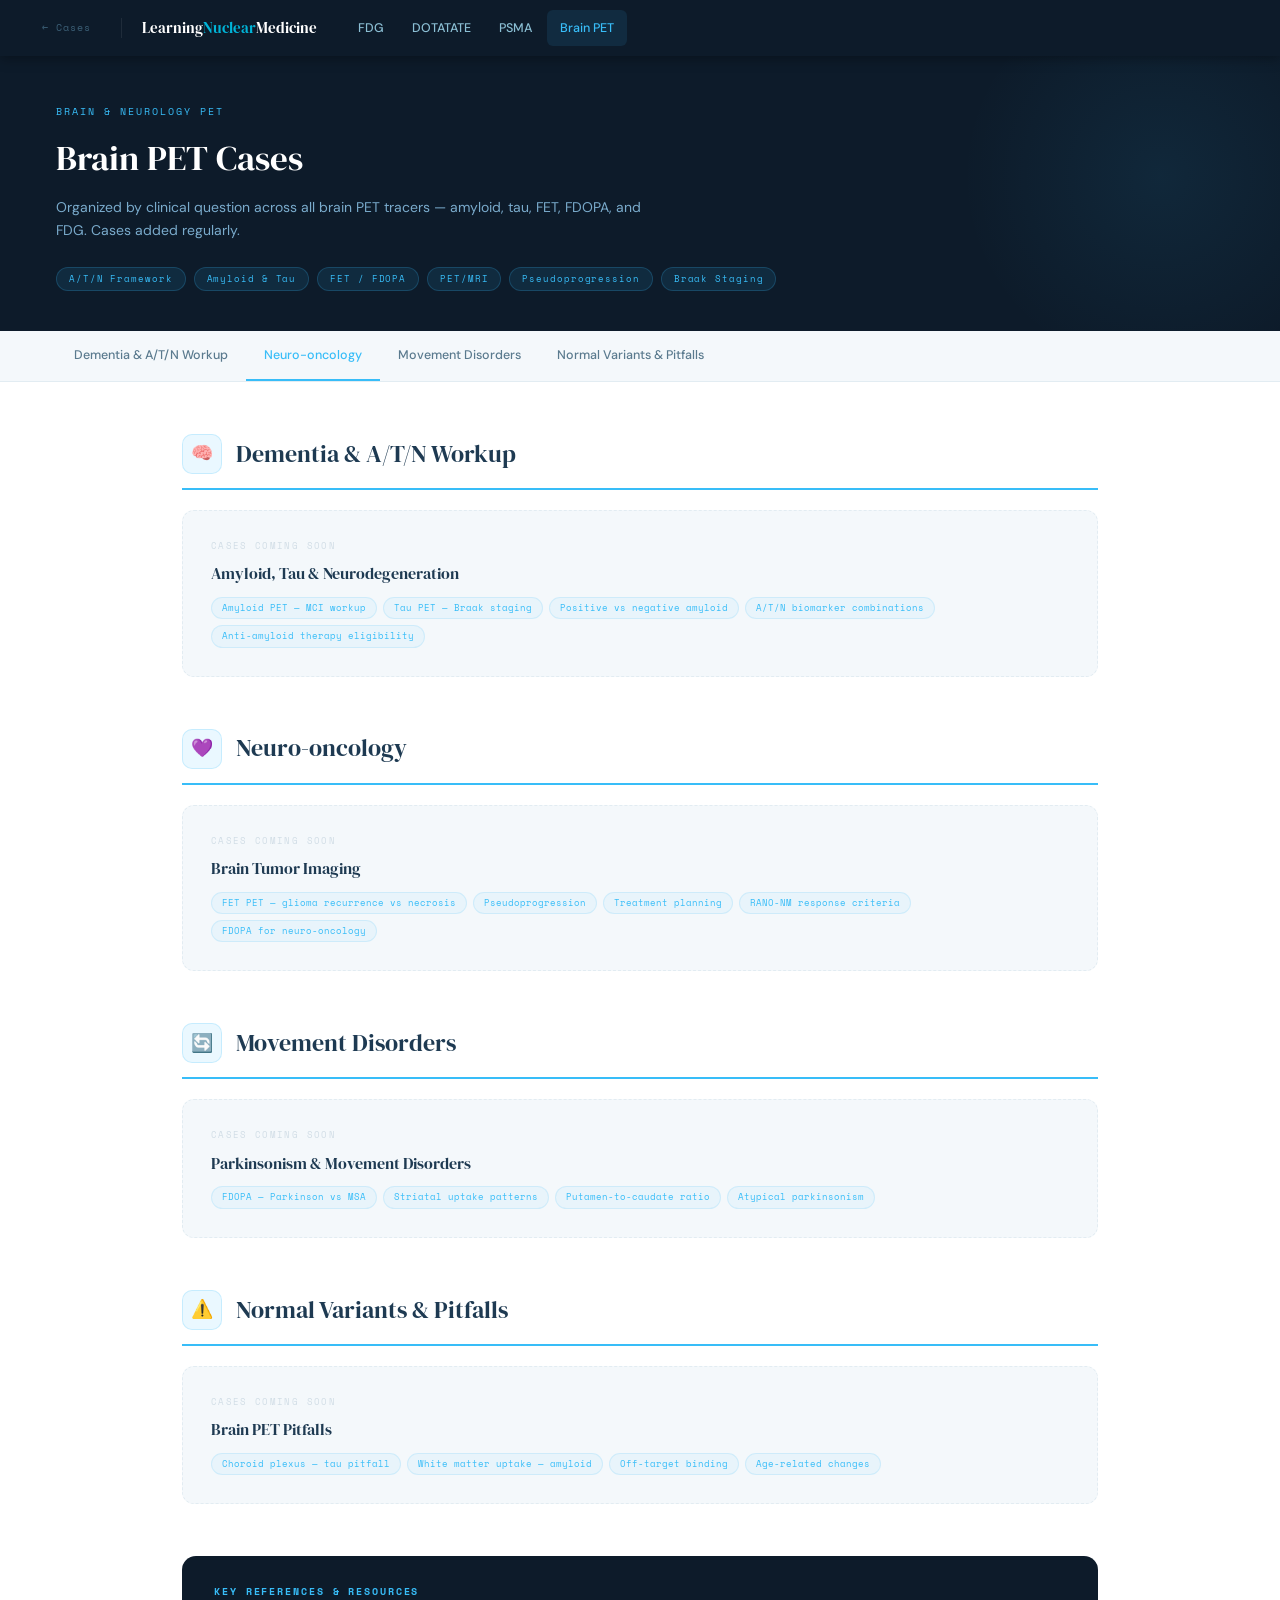
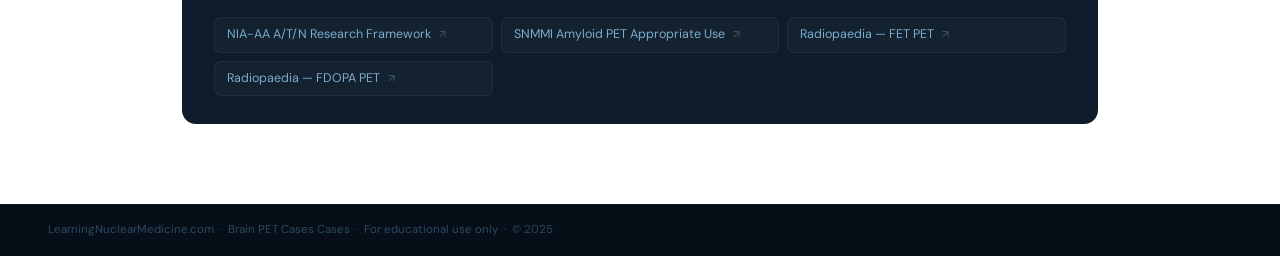
==== molecular/cases/brain.html @ b7104711 "new files" ====
<!DOCTYPE html>
<html lang="en">
<head>
<meta charset="UTF-8">
<meta name="viewport" content="width=device-width, initial-scale=1.0">
<title>Brain PET Cases | LearningNuclearMedicine.com</title>
<link href="https://fonts.googleapis.com/css2?family=DM+Serif+Display:ital@0;1&family=DM+Sans:ital,wght@0,300;0,400;0,500;0,600;1,300&family=Space+Mono:wght@400;700&display=swap" rel="stylesheet">
<style>
*,*::before,*::after{box-sizing:border-box;margin:0;padding:0}
:root{--navy:#0D1B2A;--accent:#38BDF8;--white:#FFFFFF;--off:#F4F8FB;--slate:#1E3A52;--mid:#5A7A8E;--light:#D1DDE6;--border:#E2ECF2}
body{font-family:'DM Sans',sans-serif;background:var(--white);color:var(--slate);font-size:15px;line-height:1.6}
.nav{background:var(--navy);padding:0 32px;display:flex;align-items:center;height:56px;position:sticky;top:0;z-index:200;box-shadow:0 2px 12px rgba(0,0,0,0.35)}
.nav-back{font-family:'Space Mono',monospace;font-size:10px;letter-spacing:0.1em;color:#3D6178;text-decoration:none;margin-right:20px;padding:6px 10px;border-radius:6px;transition:color 0.15s;white-space:nowrap}
.nav-back:hover{color:var(--accent)}
.nav-divider{width:1px;height:20px;background:rgba(255,255,255,0.08);margin-right:20px}
.nav-logo{font-family:'DM Serif Display',serif;font-size:15px;color:var(--white);text-decoration:none;margin-right:28px;white-space:nowrap}
.nav-logo span{color:#00B4D8}
.nav-links{display:flex;list-style:none;gap:2px}
.nav-links a{display:block;padding:8px 13px;font-size:12.5px;font-weight:500;color:#8BBFD4;text-decoration:none;border-radius:6px;white-space:nowrap;transition:background 0.15s,color 0.15s}
.nav-links a:hover{background:rgba(255,255,255,0.08);color:var(--white)}
.nav-links a.active{color:var(--accent);background:rgba(56,189,248,0.1)}
.hero{background:var(--navy);padding:48px 56px 40px;position:relative;overflow:hidden}
.hero::before{content:'';position:absolute;right:-80px;top:-80px;width:400px;height:400px;border-radius:50%;background:radial-gradient(circle,rgba(56,189,248,0.08) 0%,transparent 70%);pointer-events:none}
.hero-eyebrow{font-family:'Space Mono',monospace;font-size:10px;letter-spacing:0.2em;text-transform:uppercase;color:var(--accent);margin-bottom:10px}
.hero h1{font-family:'DM Serif Display',serif;font-size:2.2rem;color:var(--white);font-weight:400;margin-bottom:10px}
.hero-sub{font-size:14px;color:#7AABCC;max-width:600px;line-height:1.65;margin-bottom:24px}
.hero-tags{display:flex;flex-wrap:wrap;gap:8px}
.hero-tag{background:rgba(56,189,248,0.1);border:1px solid rgba(56,189,248,0.2);color:var(--accent);font-family:'Space Mono',monospace;font-size:9px;letter-spacing:0.1em;padding:4px 12px;border-radius:100px}
.jump-nav{background:var(--off);border-bottom:1px solid var(--border);padding:0 56px;display:flex;gap:0;overflow-x:auto;position:sticky;top:56px;z-index:100}
.jump-nav a{display:block;padding:14px 18px;font-size:12.5px;font-weight:500;color:var(--mid);text-decoration:none;white-space:nowrap;border-bottom:2px solid transparent;transition:color 0.15s,border-color 0.15s}
.jump-nav a:hover,.jump-nav a.active{color:var(--accent);border-color:var(--accent)}
.body-wrap{max-width:980px;margin:0 auto;padding:52px 32px 80px}
.disease-section{margin-bottom:52px}
.disease-header{display:flex;align-items:center;gap:14px;margin-bottom:20px;padding-bottom:14px;border-bottom:2px solid var(--accent)}
.disease-icon{width:40px;height:40px;border-radius:10px;background:rgba(56,189,248,0.1);border:1px solid rgba(56,189,248,0.2);display:flex;align-items:center;justify-content:center;font-size:18px;flex-shrink:0}
.disease-title{font-family:'DM Serif Display',serif;font-size:1.5rem;color:var(--slate);font-weight:400}
.coming-soon{background:var(--off);border:1.5px dashed var(--border);border-radius:12px;padding:28px}
.coming-label{font-family:'Space Mono',monospace;font-size:9px;letter-spacing:0.15em;text-transform:uppercase;color:var(--light);margin-bottom:8px}
.coming-soon-title{font-family:'DM Serif Display',serif;font-size:1rem;color:var(--slate);margin-bottom:10px}
.coming-soon-topics{display:flex;flex-wrap:wrap;gap:6px}
.topic-tag{font-family:'Space Mono',monospace;font-size:9px;padding:3px 10px;border-radius:100px;background:rgba(56,189,248,0.06);color:var(--accent);border:1px solid rgba(56,189,248,0.15)}
.resource-bank{background:var(--navy);border-radius:14px;padding:28px 32px;margin-top:48px}
.resource-bank h3{font-family:'Space Mono',monospace;font-size:9.5px;letter-spacing:0.2em;text-transform:uppercase;color:var(--accent);margin-bottom:18px}
.resource-grid{display:grid;grid-template-columns:repeat(auto-fill,minmax(240px,1fr));gap:8px}
.resource-link{display:flex;align-items:center;gap:8px;font-size:12.5px;color:#7AABCC;text-decoration:none;padding:8px 12px;border-radius:7px;background:rgba(255,255,255,0.03);border:1px solid rgba(255,255,255,0.05);transition:background 0.15s,color 0.15s;line-height:1.4}
.resource-link:hover{background:rgba(56,189,248,0.1);color:var(--accent)}
.resource-link span{opacity:0.4;font-size:11px}
.footer{background:#060e17;padding:16px 48px;font-size:11.5px;color:#2A4A62;border-top:1px solid #0d1b2a}
@media (max-width:700px){.hero{padding:36px 20px 32px}.jump-nav{padding:0 16px}.body-wrap{padding:36px 16px 60px}.nav-links{display:none}}
</style>
</head>
<body>
<nav class="nav">
  <a href="../index.html" class="nav-back">← Cases</a>
  <div class="nav-divider"></div>
  <a href="../../index.html" class="nav-logo">Learning<span>Nuclear</span>Medicine</a>
  <ul class="nav-links">
    <li><a href="fdg.html">FDG</a></li>
    <li><a href="dotatate.html">DOTATATE</a></li>
    <li><a href="psma.html">PSMA</a></li>
    <li><a href="brain.html" class="active">Brain PET</a></li>
  </ul>
</nav>
<div class="hero">
  <div class="hero-eyebrow">Brain &amp; Neurology PET</div>
  <h1>Brain PET Cases</h1>
  <p class="hero-sub">Organized by clinical question across all brain PET tracers — amyloid, tau, FET, FDOPA, and FDG. Cases added regularly.</p>
  <div class="hero-tags"><span class="hero-tag">A/T/N Framework</span><span class="hero-tag">Amyloid &amp; Tau</span><span class="hero-tag">FET / FDOPA</span><span class="hero-tag">PET/MRI</span><span class="hero-tag">Pseudoprogression</span><span class="hero-tag">Braak Staging</span></div>
</div>
<div class="jump-nav"><a href="#dementia">Dementia &amp; A/T/N Workup</a><a href="#neurooncology">Neuro-oncology</a><a href="#movement">Movement Disorders</a><a href="#variants">Normal Variants &amp; Pitfalls</a></div>
<div class="body-wrap">
  <div class="disease-section" id="dementia">
    <div class="disease-header"><div class="disease-icon">🧠</div><div class="disease-title">Dementia &amp; A/T/N Workup</div></div>
    <div class="coming-soon">
      <div class="coming-label">Cases Coming Soon</div>
      <div class="coming-soon-title">Amyloid, Tau &amp; Neurodegeneration</div>
      <div class="coming-soon-topics"><span class="topic-tag">Amyloid PET — MCI workup</span><span class="topic-tag">Tau PET — Braak staging</span><span class="topic-tag">Positive vs negative amyloid</span><span class="topic-tag">A/T/N biomarker combinations</span><span class="topic-tag">Anti-amyloid therapy eligibility</span></div>
    </div>
  </div>
  <div class="disease-section" id="neurooncology">
    <div class="disease-header"><div class="disease-icon">💜</div><div class="disease-title">Neuro-oncology</div></div>
    <div class="coming-soon">
      <div class="coming-label">Cases Coming Soon</div>
      <div class="coming-soon-title">Brain Tumor Imaging</div>
      <div class="coming-soon-topics"><span class="topic-tag">FET PET — glioma recurrence vs necrosis</span><span class="topic-tag">Pseudoprogression</span><span class="topic-tag">Treatment planning</span><span class="topic-tag">RANO-NM response criteria</span><span class="topic-tag">FDOPA for neuro-oncology</span></div>
    </div>
  </div>
  <div class="disease-section" id="movement">
    <div class="disease-header"><div class="disease-icon">🔄</div><div class="disease-title">Movement Disorders</div></div>
    <div class="coming-soon">
      <div class="coming-label">Cases Coming Soon</div>
      <div class="coming-soon-title">Parkinsonism &amp; Movement Disorders</div>
      <div class="coming-soon-topics"><span class="topic-tag">FDOPA — Parkinson vs MSA</span><span class="topic-tag">Striatal uptake patterns</span><span class="topic-tag">Putamen-to-caudate ratio</span><span class="topic-tag">Atypical parkinsonism</span></div>
    </div>
  </div>
  <div class="disease-section" id="variants">
    <div class="disease-header"><div class="disease-icon">⚠️</div><div class="disease-title">Normal Variants &amp; Pitfalls</div></div>
    <div class="coming-soon">
      <div class="coming-label">Cases Coming Soon</div>
      <div class="coming-soon-title">Brain PET Pitfalls</div>
      <div class="coming-soon-topics"><span class="topic-tag">Choroid plexus — tau pitfall</span><span class="topic-tag">White matter uptake — amyloid</span><span class="topic-tag">Off-target binding</span><span class="topic-tag">Age-related changes</span></div>
    </div>
  </div>

  <div class="resource-bank">
    <h3>Key References &amp; Resources</h3>
    <div class="resource-grid"><a href="https://www.alzforum.org/news/research-news/nia-aa-research-framework-toward-biological-definition-alzheimers-disease" target="_blank" class="resource-link">NIA-AA A/T/N Research Framework <span>↗</span></a><a href="https://jnm.snmjournals.org/content/61/6/800" target="_blank" class="resource-link">SNMMI Amyloid PET Appropriate Use <span>↗</span></a><a href="https://radiopaedia.org/articles/fet-pet" target="_blank" class="resource-link">Radiopaedia — FET PET <span>↗</span></a><a href="https://radiopaedia.org/articles/fdopa-pet" target="_blank" class="resource-link">Radiopaedia — FDOPA PET <span>↗</span></a></div>
  </div>
</div>
<div class="footer">LearningNuclearMedicine.com &nbsp;·&nbsp; Brain PET Cases Cases &nbsp;·&nbsp; For educational use only &nbsp;·&nbsp; © 2025</div>
<script>
const sections=document.querySelectorAll('.disease-section');
const jumpLinks=document.querySelectorAll('.jump-nav a');
const observer=new IntersectionObserver((entries)=>{entries.forEach(e=>{if(e.isIntersecting){jumpLinks.forEach(l=>l.classList.remove('active'));const a=document.querySelector(`.jump-nav a[href="#${e.target.id}"]`);if(a)a.classList.add('active')}});},{threshold:0.3});
sections.forEach(s=>observer.observe(s));
</script>
</body>
</html>
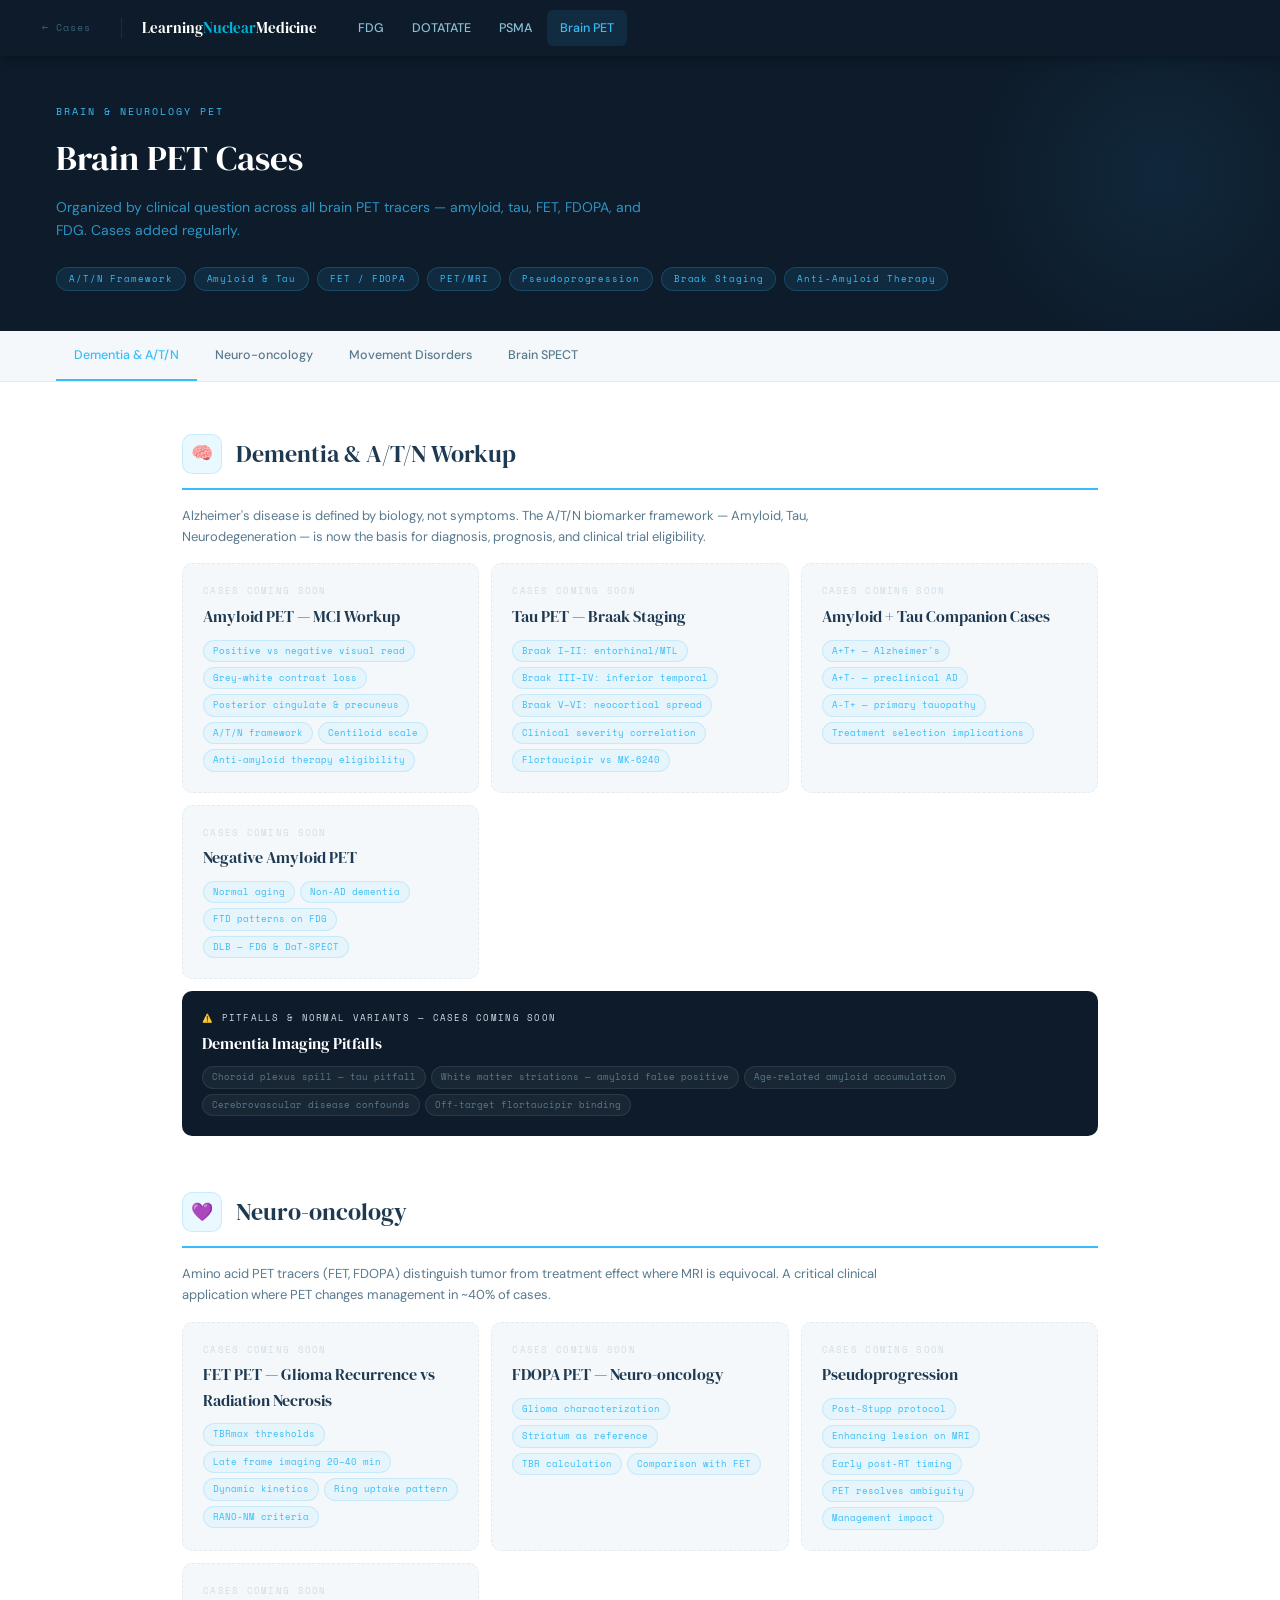
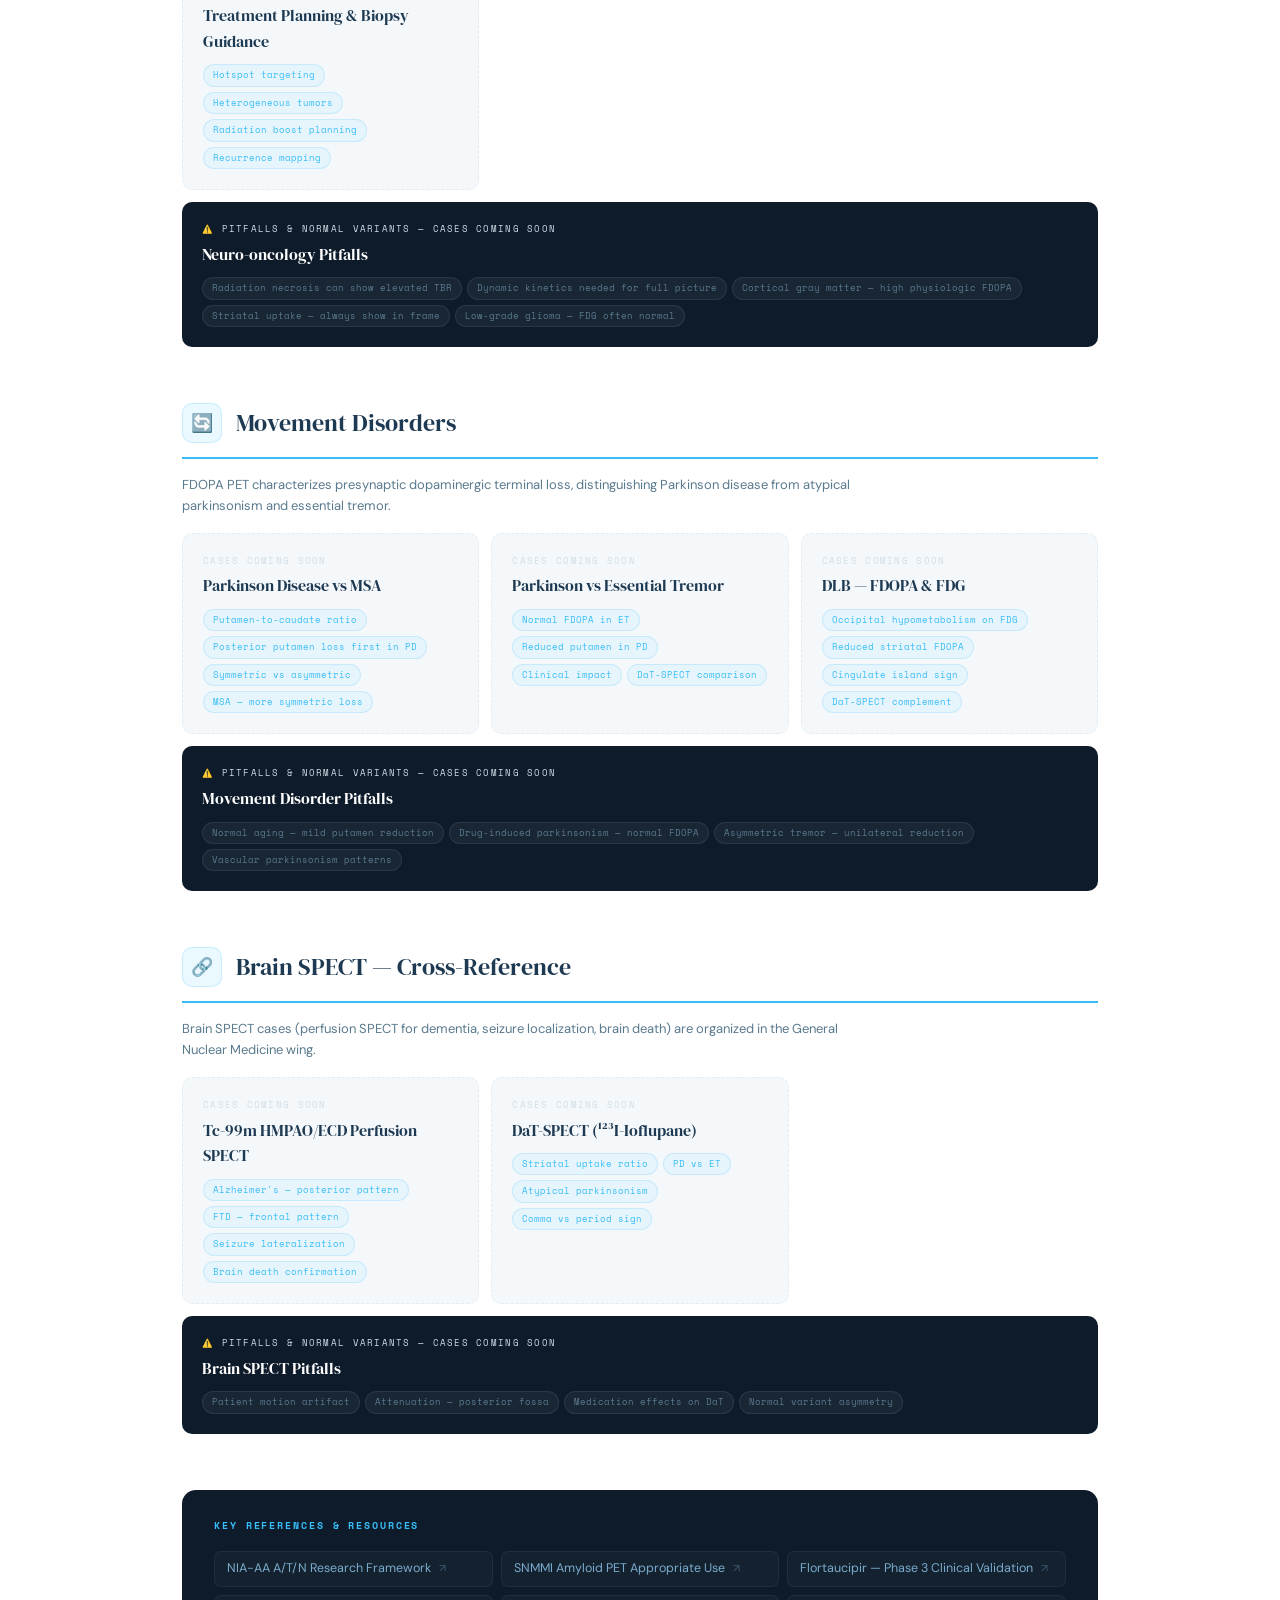
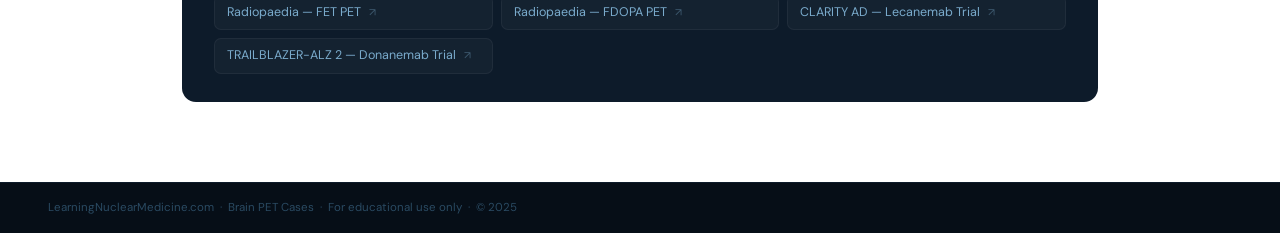
==== commit fbe5ada8: "updated" ====
--- a/molecular/cases/brain.html
+++ b/molecular/cases/brain.html
@@ -7,111 +7,193 @@
 <link href="https://fonts.googleapis.com/css2?family=DM+Serif+Display:ital@0;1&family=DM+Sans:ital,wght@0,300;0,400;0,500;0,600;1,300&family=Space+Mono:wght@400;700&display=swap" rel="stylesheet">
 <style>
 *,*::before,*::after{box-sizing:border-box;margin:0;padding:0}
-:root{--navy:#0D1B2A;--accent:#38BDF8;--white:#FFFFFF;--off:#F4F8FB;--slate:#1E3A52;--mid:#5A7A8E;--light:#D1DDE6;--border:#E2ECF2}
-body{font-family:'DM Sans',sans-serif;background:var(--white);color:var(--slate);font-size:15px;line-height:1.6}
-.nav{background:var(--navy);padding:0 32px;display:flex;align-items:center;height:56px;position:sticky;top:0;z-index:200;box-shadow:0 2px 12px rgba(0,0,0,0.35)}
+body{font-family:'DM Sans',sans-serif;background:#FFFFFF;color:#1E3A52;font-size:15px;line-height:1.6}
+.nav{background:#0D1B2A;padding:0 32px;display:flex;align-items:center;height:56px;position:sticky;top:0;z-index:200;box-shadow:0 2px 12px rgba(0,0,0,0.35)}
 .nav-back{font-family:'Space Mono',monospace;font-size:10px;letter-spacing:0.1em;color:#3D6178;text-decoration:none;margin-right:20px;padding:6px 10px;border-radius:6px;transition:color 0.15s;white-space:nowrap}
-.nav-back:hover{color:var(--accent)}
 .nav-divider{width:1px;height:20px;background:rgba(255,255,255,0.08);margin-right:20px}
-.nav-logo{font-family:'DM Serif Display',serif;font-size:15px;color:var(--white);text-decoration:none;margin-right:28px;white-space:nowrap}
+.nav-logo{font-family:'DM Serif Display',serif;font-size:15px;color:#FFFFFF;text-decoration:none;margin-right:28px;white-space:nowrap}
 .nav-logo span{color:#00B4D8}
 .nav-links{display:flex;list-style:none;gap:2px}
 .nav-links a{display:block;padding:8px 13px;font-size:12.5px;font-weight:500;color:#8BBFD4;text-decoration:none;border-radius:6px;white-space:nowrap;transition:background 0.15s,color 0.15s}
-.nav-links a:hover{background:rgba(255,255,255,0.08);color:var(--white)}
-.nav-links a.active{color:var(--accent);background:rgba(56,189,248,0.1)}
-.hero{background:var(--navy);padding:48px 56px 40px;position:relative;overflow:hidden}
-.hero::before{content:'';position:absolute;right:-80px;top:-80px;width:400px;height:400px;border-radius:50%;background:radial-gradient(circle,rgba(56,189,248,0.08) 0%,transparent 70%);pointer-events:none}
-.hero-eyebrow{font-family:'Space Mono',monospace;font-size:10px;letter-spacing:0.2em;text-transform:uppercase;color:var(--accent);margin-bottom:10px}
-.hero h1{font-family:'DM Serif Display',serif;font-size:2.2rem;color:var(--white);font-weight:400;margin-bottom:10px}
-.hero-sub{font-size:14px;color:#7AABCC;max-width:600px;line-height:1.65;margin-bottom:24px}
+.nav-links a:hover{background:rgba(255,255,255,0.08);color:#FFFFFF}
+.hero{background:#0D1B2A;padding:48px 56px 40px;position:relative;overflow:hidden}
+.hero::before{content:'';position:absolute;right:-80px;top:-80px;width:400px;height:400px;border-radius:50%;pointer-events:none}
+.hero-eyebrow{font-family:'Space Mono',monospace;font-size:10px;letter-spacing:0.2em;text-transform:uppercase;margin-bottom:10px}
+.hero h1{font-family:'DM Serif Display',serif;font-size:2.2rem;color:#FFFFFF;font-weight:400;margin-bottom:10px}
+.hero-sub{font-size:14px;max-width:600px;line-height:1.65;margin-bottom:24px}
 .hero-tags{display:flex;flex-wrap:wrap;gap:8px}
-.hero-tag{background:rgba(56,189,248,0.1);border:1px solid rgba(56,189,248,0.2);color:var(--accent);font-family:'Space Mono',monospace;font-size:9px;letter-spacing:0.1em;padding:4px 12px;border-radius:100px}
-.jump-nav{background:var(--off);border-bottom:1px solid var(--border);padding:0 56px;display:flex;gap:0;overflow-x:auto;position:sticky;top:56px;z-index:100}
-.jump-nav a{display:block;padding:14px 18px;font-size:12.5px;font-weight:500;color:var(--mid);text-decoration:none;white-space:nowrap;border-bottom:2px solid transparent;transition:color 0.15s,border-color 0.15s}
-.jump-nav a:hover,.jump-nav a.active{color:var(--accent);border-color:var(--accent)}
+.hero-tag{font-family:'Space Mono',monospace;font-size:9px;letter-spacing:0.1em;padding:4px 12px;border-radius:100px}
+.jump-nav{background:#F4F8FB;border-bottom:1px solid #E2ECF2;padding:0 56px;display:flex;gap:0;overflow-x:auto;position:sticky;top:56px;z-index:100}
+.jump-nav a{display:block;padding:14px 18px;font-size:12.5px;font-weight:500;color:#5A7A8E;text-decoration:none;white-space:nowrap;border-bottom:2px solid transparent;transition:color 0.15s,border-color 0.15s}
 .body-wrap{max-width:980px;margin:0 auto;padding:52px 32px 80px}
-.disease-section{margin-bottom:52px}
-.disease-header{display:flex;align-items:center;gap:14px;margin-bottom:20px;padding-bottom:14px;border-bottom:2px solid var(--accent)}
-.disease-icon{width:40px;height:40px;border-radius:10px;background:rgba(56,189,248,0.1);border:1px solid rgba(56,189,248,0.2);display:flex;align-items:center;justify-content:center;font-size:18px;flex-shrink:0}
-.disease-title{font-family:'DM Serif Display',serif;font-size:1.5rem;color:var(--slate);font-weight:400}
-.coming-soon{background:var(--off);border:1.5px dashed var(--border);border-radius:12px;padding:28px}
-.coming-label{font-family:'Space Mono',monospace;font-size:9px;letter-spacing:0.15em;text-transform:uppercase;color:var(--light);margin-bottom:8px}
-.coming-soon-title{font-family:'DM Serif Display',serif;font-size:1rem;color:var(--slate);margin-bottom:10px}
-.coming-soon-topics{display:flex;flex-wrap:wrap;gap:6px}
-.topic-tag{font-family:'Space Mono',monospace;font-size:9px;padding:3px 10px;border-radius:100px;background:rgba(56,189,248,0.06);color:var(--accent);border:1px solid rgba(56,189,248,0.15)}
-.resource-bank{background:var(--navy);border-radius:14px;padding:28px 32px;margin-top:48px}
-.resource-bank h3{font-family:'Space Mono',monospace;font-size:9.5px;letter-spacing:0.2em;text-transform:uppercase;color:var(--accent);margin-bottom:18px}
+.disease-section{margin-bottom:56px}
+.disease-header{display:flex;align-items:center;gap:14px;margin-bottom:16px;padding-bottom:14px}
+.disease-icon{width:40px;height:40px;border-radius:10px;display:flex;align-items:center;justify-content:center;font-size:18px;flex-shrink:0}
+.disease-title{font-family:'DM Serif Display',serif;font-size:1.5rem;color:#1E3A52;font-weight:400}
+.disease-desc{font-size:13px;color:#5A7A8E;line-height:1.6;margin-bottom:16px;max-width:700px}
+.sub-sections{display:grid;grid-template-columns:repeat(auto-fill,minmax(280px,1fr));gap:12px}
+.sub-card{background:#F4F8FB;border:1.5px dashed #E2ECF2;border-radius:10px;padding:20px}
+.sub-label{font-family:'Space Mono',monospace;font-size:8.5px;letter-spacing:0.15em;text-transform:uppercase;color:#D1DDE6;margin-bottom:6px}
+.sub-title{font-family:'DM Serif Display',serif;font-size:1rem;color:#1E3A52;margin-bottom:10px}
+.topic-chips{display:flex;flex-wrap:wrap;gap:5px}
+.chip{font-family:'Space Mono',monospace;font-size:9px;padding:3px 9px;border-radius:100px}
+.pitfall-card{background:#0D1B2A;border-radius:10px;padding:20px;margin-top:12px}
+.pitfall-label{font-family:'Space Mono',monospace;font-size:8.5px;letter-spacing:0.15em;text-transform:uppercase;color:#D1DDE6;margin-bottom:6px}
+.pitfall-title{font-family:'DM Serif Display',serif;font-size:1rem;color:#FFFFFF;margin-bottom:10px}
+.pitfall-chips{display:flex;flex-wrap:wrap;gap:5px}
+.pitfall-chip{font-family:'Space Mono',monospace;font-size:9px;padding:3px 9px;border-radius:100px;background:rgba(255,255,255,0.05);color:#5A7A8E;border:1px solid rgba(255,255,255,0.08)}
+.resource-bank{background:#0D1B2A;border-radius:14px;padding:28px 32px;margin-top:48px}
+.resource-bank h3{font-family:'Space Mono',monospace;font-size:9.5px;letter-spacing:0.2em;text-transform:uppercase;margin-bottom:18px}
 .resource-grid{display:grid;grid-template-columns:repeat(auto-fill,minmax(240px,1fr));gap:8px}
-.resource-link{display:flex;align-items:center;gap:8px;font-size:12.5px;color:#7AABCC;text-decoration:none;padding:8px 12px;border-radius:7px;background:rgba(255,255,255,0.03);border:1px solid rgba(255,255,255,0.05);transition:background 0.15s,color 0.15s;line-height:1.4}
-.resource-link:hover{background:rgba(56,189,248,0.1);color:var(--accent)}
+.resource-link{display:flex;align-items:center;gap:8px;font-size:12.5px;text-decoration:none;padding:8px 12px;border-radius:7px;background:rgba(255,255,255,0.03);border:1px solid rgba(255,255,255,0.05);transition:background 0.15s,color 0.15s;line-height:1.4}
 .resource-link span{opacity:0.4;font-size:11px}
 .footer{background:#060e17;padding:16px 48px;font-size:11.5px;color:#2A4A62;border-top:1px solid #0d1b2a}
-@media (max-width:700px){.hero{padding:36px 20px 32px}.jump-nav{padding:0 16px}.body-wrap{padding:36px 16px 60px}.nav-links{display:none}}
-</style>
+@media (max-width:700px){.hero{padding:36px 20px 32px}.jump-nav{padding:0 16px}.body-wrap{padding:36px 16px 60px}.nav-links{display:none}.sub-sections{grid-template-columns:1fr}}
+
+    .nav-back:hover{color:#38BDF8}
+    .nav-links a.active{color:#38BDF8;background:rgba(56,189,248,0.1)}
+    .hero::before{background:radial-gradient(circle,rgba(56,189,248,0.08) 0%,transparent 70%)}
+    .hero-eyebrow{color:#38BDF8}
+    .hero-tag{background:rgba(56,189,248,0.1);border:1px solid rgba(56,189,248,0.2);color:#38BDF8}
+    .jump-nav a:hover,.jump-nav a.active{color:#38BDF8;border-color:#38BDF8}
+    .disease-header{border-bottom:2px solid #38BDF8}
+    .disease-icon{background:rgba(56,189,248,0.1);border:1px solid rgba(56,189,248,0.2)}
+    .hero-sub{color:rgba(56,189,248,0.75)}
+    .acc-chip{background:rgba(56,189,248,0.07);color:#38BDF8;border:1px solid rgba(56,189,248,0.18)}
+    .acc-resource{color:#7AABCC}.acc-resource:hover{background:rgba(56,189,248,0.1);color:#38BDF8}
+    .resource-bank h3{color:#38BDF8}
+    </style>
 </head>
 <body>
 <nav class="nav">
   <a href="../index.html" class="nav-back">← Cases</a>
   <div class="nav-divider"></div>
   <a href="../../index.html" class="nav-logo">Learning<span>Nuclear</span>Medicine</a>
-  <ul class="nav-links">
-    <li><a href="fdg.html">FDG</a></li>
-    <li><a href="dotatate.html">DOTATATE</a></li>
-    <li><a href="psma.html">PSMA</a></li>
-    <li><a href="brain.html" class="active">Brain PET</a></li>
-  </ul>
+  <ul class="nav-links"><li><a href="fdg.html">FDG</a></li><li><a href="dotatate.html">DOTATATE</a></li><li><a href="psma.html">PSMA</a></li><li><a href="brain.html" class="active">Brain PET</a></li></ul>
 </nav>
 <div class="hero">
   <div class="hero-eyebrow">Brain &amp; Neurology PET</div>
   <h1>Brain PET Cases</h1>
   <p class="hero-sub">Organized by clinical question across all brain PET tracers — amyloid, tau, FET, FDOPA, and FDG. Cases added regularly.</p>
-  <div class="hero-tags"><span class="hero-tag">A/T/N Framework</span><span class="hero-tag">Amyloid &amp; Tau</span><span class="hero-tag">FET / FDOPA</span><span class="hero-tag">PET/MRI</span><span class="hero-tag">Pseudoprogression</span><span class="hero-tag">Braak Staging</span></div>
+  <div class="hero-tags"><span class="hero-tag">A/T/N Framework</span><span class="hero-tag">Amyloid & Tau</span><span class="hero-tag">FET / FDOPA</span><span class="hero-tag">PET/MRI</span><span class="hero-tag">Pseudoprogression</span><span class="hero-tag">Braak Staging</span><span class="hero-tag">Anti-Amyloid Therapy</span></div>
 </div>
-<div class="jump-nav"><a href="#dementia">Dementia &amp; A/T/N Workup</a><a href="#neurooncology">Neuro-oncology</a><a href="#movement">Movement Disorders</a><a href="#variants">Normal Variants &amp; Pitfalls</a></div>
+<div class="jump-nav"><a href="#dementia">Dementia & A/T/N</a><a href="#neurooncology">Neuro-oncology</a><a href="#movement">Movement Disorders</a><a href="#spect">Brain SPECT</a></div>
 <div class="body-wrap">
+
   <div class="disease-section" id="dementia">
-    <div class="disease-header"><div class="disease-icon">🧠</div><div class="disease-title">Dementia &amp; A/T/N Workup</div></div>
-    <div class="coming-soon">
-      <div class="coming-label">Cases Coming Soon</div>
-      <div class="coming-soon-title">Amyloid, Tau &amp; Neurodegeneration</div>
-      <div class="coming-soon-topics"><span class="topic-tag">Amyloid PET — MCI workup</span><span class="topic-tag">Tau PET — Braak staging</span><span class="topic-tag">Positive vs negative amyloid</span><span class="topic-tag">A/T/N biomarker combinations</span><span class="topic-tag">Anti-amyloid therapy eligibility</span></div>
+    <div class="disease-header">
+      <div class="disease-icon">🧠</div>
+      <div class="disease-title">Dementia & A/T/N Workup</div>
+    </div>
+    <p class='disease-desc'>Alzheimer's disease is defined by biology, not symptoms. The A/T/N biomarker framework — Amyloid, Tau, Neurodegeneration — is now the basis for diagnosis, prognosis, and clinical trial eligibility.</p>
+    <div class="sub-sections"><div class="sub-card">
+      <div class="sub-label">Cases Coming Soon</div>
+      <div class="sub-title">Amyloid PET — MCI Workup</div>
+      <div class="topic-chips"><span class="chip acc-chip">Positive vs negative visual read</span><span class="chip acc-chip">Grey-white contrast loss</span><span class="chip acc-chip">Posterior cingulate & precuneus</span><span class="chip acc-chip">A/T/N framework</span><span class="chip acc-chip">Centiloid scale</span><span class="chip acc-chip">Anti-amyloid therapy eligibility</span></div>
+    </div><div class="sub-card">
+      <div class="sub-label">Cases Coming Soon</div>
+      <div class="sub-title">Tau PET — Braak Staging</div>
+      <div class="topic-chips"><span class="chip acc-chip">Braak I–II: entorhinal/MTL</span><span class="chip acc-chip">Braak III–IV: inferior temporal</span><span class="chip acc-chip">Braak V–VI: neocortical spread</span><span class="chip acc-chip">Clinical severity correlation</span><span class="chip acc-chip">Flortaucipir vs MK-6240</span></div>
+    </div><div class="sub-card">
+      <div class="sub-label">Cases Coming Soon</div>
+      <div class="sub-title">Amyloid + Tau Companion Cases</div>
+      <div class="topic-chips"><span class="chip acc-chip">A+T+ — Alzheimer's</span><span class="chip acc-chip">A+T- — preclinical AD</span><span class="chip acc-chip">A-T+ — primary tauopathy</span><span class="chip acc-chip">Treatment selection implications</span></div>
+    </div><div class="sub-card">
+      <div class="sub-label">Cases Coming Soon</div>
+      <div class="sub-title">Negative Amyloid PET</div>
+      <div class="topic-chips"><span class="chip acc-chip">Normal aging</span><span class="chip acc-chip">Non-AD dementia</span><span class="chip acc-chip">FTD patterns on FDG</span><span class="chip acc-chip">DLB — FDG & DaT-SPECT</span></div>
+    </div></div>
+    <div class="pitfall-card">
+      <div class="pitfall-label">⚠️ Pitfalls &amp; Normal Variants — Cases Coming Soon</div>
+      <div class="pitfall-title">Dementia Imaging Pitfalls</div>
+      <div class="pitfall-chips"><span class="pitfall-chip">Choroid plexus spill — tau pitfall</span><span class="pitfall-chip">White matter striations — amyloid false positive</span><span class="pitfall-chip">Age-related amyloid accumulation</span><span class="pitfall-chip">Cerebrovascular disease confounds</span><span class="pitfall-chip">Off-target flortaucipir binding</span></div>
     </div>
   </div>
   <div class="disease-section" id="neurooncology">
-    <div class="disease-header"><div class="disease-icon">💜</div><div class="disease-title">Neuro-oncology</div></div>
-    <div class="coming-soon">
-      <div class="coming-label">Cases Coming Soon</div>
-      <div class="coming-soon-title">Brain Tumor Imaging</div>
-      <div class="coming-soon-topics"><span class="topic-tag">FET PET — glioma recurrence vs necrosis</span><span class="topic-tag">Pseudoprogression</span><span class="topic-tag">Treatment planning</span><span class="topic-tag">RANO-NM response criteria</span><span class="topic-tag">FDOPA for neuro-oncology</span></div>
+    <div class="disease-header">
+      <div class="disease-icon">💜</div>
+      <div class="disease-title">Neuro-oncology</div>
+    </div>
+    <p class='disease-desc'>Amino acid PET tracers (FET, FDOPA) distinguish tumor from treatment effect where MRI is equivocal. A critical clinical application where PET changes management in ~40% of cases.</p>
+    <div class="sub-sections"><div class="sub-card">
+      <div class="sub-label">Cases Coming Soon</div>
+      <div class="sub-title">FET PET — Glioma Recurrence vs Radiation Necrosis</div>
+      <div class="topic-chips"><span class="chip acc-chip">TBRmax thresholds</span><span class="chip acc-chip">Late frame imaging 20–40 min</span><span class="chip acc-chip">Dynamic kinetics</span><span class="chip acc-chip">Ring uptake pattern</span><span class="chip acc-chip">RANO-NM criteria</span></div>
+    </div><div class="sub-card">
+      <div class="sub-label">Cases Coming Soon</div>
+      <div class="sub-title">FDOPA PET — Neuro-oncology</div>
+      <div class="topic-chips"><span class="chip acc-chip">Glioma characterization</span><span class="chip acc-chip">Striatum as reference</span><span class="chip acc-chip">TBR calculation</span><span class="chip acc-chip">Comparison with FET</span></div>
+    </div><div class="sub-card">
+      <div class="sub-label">Cases Coming Soon</div>
+      <div class="sub-title">Pseudoprogression</div>
+      <div class="topic-chips"><span class="chip acc-chip">Post-Stupp protocol</span><span class="chip acc-chip">Enhancing lesion on MRI</span><span class="chip acc-chip">Early post-RT timing</span><span class="chip acc-chip">PET resolves ambiguity</span><span class="chip acc-chip">Management impact</span></div>
+    </div><div class="sub-card">
+      <div class="sub-label">Cases Coming Soon</div>
+      <div class="sub-title">Treatment Planning & Biopsy Guidance</div>
+      <div class="topic-chips"><span class="chip acc-chip">Hotspot targeting</span><span class="chip acc-chip">Heterogeneous tumors</span><span class="chip acc-chip">Radiation boost planning</span><span class="chip acc-chip">Recurrence mapping</span></div>
+    </div></div>
+    <div class="pitfall-card">
+      <div class="pitfall-label">⚠️ Pitfalls &amp; Normal Variants — Cases Coming Soon</div>
+      <div class="pitfall-title">Neuro-oncology Pitfalls</div>
+      <div class="pitfall-chips"><span class="pitfall-chip">Radiation necrosis can show elevated TBR</span><span class="pitfall-chip">Dynamic kinetics needed for full picture</span><span class="pitfall-chip">Cortical gray matter — high physiologic FDOPA</span><span class="pitfall-chip">Striatal uptake — always show in frame</span><span class="pitfall-chip">Low-grade glioma — FDG often normal</span></div>
     </div>
   </div>
   <div class="disease-section" id="movement">
-    <div class="disease-header"><div class="disease-icon">🔄</div><div class="disease-title">Movement Disorders</div></div>
-    <div class="coming-soon">
-      <div class="coming-label">Cases Coming Soon</div>
-      <div class="coming-soon-title">Parkinsonism &amp; Movement Disorders</div>
-      <div class="coming-soon-topics"><span class="topic-tag">FDOPA — Parkinson vs MSA</span><span class="topic-tag">Striatal uptake patterns</span><span class="topic-tag">Putamen-to-caudate ratio</span><span class="topic-tag">Atypical parkinsonism</span></div>
-    </div>
-  </div>
-  <div class="disease-section" id="variants">
-    <div class="disease-header"><div class="disease-icon">⚠️</div><div class="disease-title">Normal Variants &amp; Pitfalls</div></div>
-    <div class="coming-soon">
-      <div class="coming-label">Cases Coming Soon</div>
-      <div class="coming-soon-title">Brain PET Pitfalls</div>
-      <div class="coming-soon-topics"><span class="topic-tag">Choroid plexus — tau pitfall</span><span class="topic-tag">White matter uptake — amyloid</span><span class="topic-tag">Off-target binding</span><span class="topic-tag">Age-related changes</span></div>
-    </div>
-  </div>
-
+    <div class="disease-header">
+      <div class="disease-icon">🔄</div>
+      <div class="disease-title">Movement Disorders</div>
+    </div>
+    <p class='disease-desc'>FDOPA PET characterizes presynaptic dopaminergic terminal loss, distinguishing Parkinson disease from atypical parkinsonism and essential tremor.</p>
+    <div class="sub-sections"><div class="sub-card">
+      <div class="sub-label">Cases Coming Soon</div>
+      <div class="sub-title">Parkinson Disease vs MSA</div>
+      <div class="topic-chips"><span class="chip acc-chip">Putamen-to-caudate ratio</span><span class="chip acc-chip">Posterior putamen loss first in PD</span><span class="chip acc-chip">Symmetric vs asymmetric</span><span class="chip acc-chip">MSA — more symmetric loss</span></div>
+    </div><div class="sub-card">
+      <div class="sub-label">Cases Coming Soon</div>
+      <div class="sub-title">Parkinson vs Essential Tremor</div>
+      <div class="topic-chips"><span class="chip acc-chip">Normal FDOPA in ET</span><span class="chip acc-chip">Reduced putamen in PD</span><span class="chip acc-chip">Clinical impact</span><span class="chip acc-chip">DaT-SPECT comparison</span></div>
+    </div><div class="sub-card">
+      <div class="sub-label">Cases Coming Soon</div>
+      <div class="sub-title">DLB — FDOPA & FDG</div>
+      <div class="topic-chips"><span class="chip acc-chip">Occipital hypometabolism on FDG</span><span class="chip acc-chip">Reduced striatal FDOPA</span><span class="chip acc-chip">Cingulate island sign</span><span class="chip acc-chip">DaT-SPECT complement</span></div>
+    </div></div>
+    <div class="pitfall-card">
+      <div class="pitfall-label">⚠️ Pitfalls &amp; Normal Variants — Cases Coming Soon</div>
+      <div class="pitfall-title">Movement Disorder Pitfalls</div>
+      <div class="pitfall-chips"><span class="pitfall-chip">Normal aging — mild putamen reduction</span><span class="pitfall-chip">Drug-induced parkinsonism — normal FDOPA</span><span class="pitfall-chip">Asymmetric tremor — unilateral reduction</span><span class="pitfall-chip">Vascular parkinsonism patterns</span></div>
+    </div>
+  </div>
+  <div class="disease-section" id="spect">
+    <div class="disease-header">
+      <div class="disease-icon">🔗</div>
+      <div class="disease-title">Brain SPECT — Cross-Reference</div>
+    </div>
+    <p class='disease-desc'>Brain SPECT cases (perfusion SPECT for dementia, seizure localization, brain death) are organized in the General Nuclear Medicine wing.</p>
+    <div class="sub-sections"><div class="sub-card">
+      <div class="sub-label">Cases Coming Soon</div>
+      <div class="sub-title">Tc-99m HMPAO/ECD Perfusion SPECT</div>
+      <div class="topic-chips"><span class="chip acc-chip">Alzheimer's — posterior pattern</span><span class="chip acc-chip">FTD — frontal pattern</span><span class="chip acc-chip">Seizure lateralization</span><span class="chip acc-chip">Brain death confirmation</span></div>
+    </div><div class="sub-card">
+      <div class="sub-label">Cases Coming Soon</div>
+      <div class="sub-title">DaT-SPECT (¹²³I-Ioflupane)</div>
+      <div class="topic-chips"><span class="chip acc-chip">Striatal uptake ratio</span><span class="chip acc-chip">PD vs ET</span><span class="chip acc-chip">Atypical parkinsonism</span><span class="chip acc-chip">Comma vs period sign</span></div>
+    </div></div>
+    <div class="pitfall-card">
+      <div class="pitfall-label">⚠️ Pitfalls &amp; Normal Variants — Cases Coming Soon</div>
+      <div class="pitfall-title">Brain SPECT Pitfalls</div>
+      <div class="pitfall-chips"><span class="pitfall-chip">Patient motion artifact</span><span class="pitfall-chip">Attenuation — posterior fossa</span><span class="pitfall-chip">Medication effects on DaT</span><span class="pitfall-chip">Normal variant asymmetry</span></div>
+    </div>
+  </div>
   <div class="resource-bank">
     <h3>Key References &amp; Resources</h3>
-    <div class="resource-grid"><a href="https://www.alzforum.org/news/research-news/nia-aa-research-framework-toward-biological-definition-alzheimers-disease" target="_blank" class="resource-link">NIA-AA A/T/N Research Framework <span>↗</span></a><a href="https://jnm.snmjournals.org/content/61/6/800" target="_blank" class="resource-link">SNMMI Amyloid PET Appropriate Use <span>↗</span></a><a href="https://radiopaedia.org/articles/fet-pet" target="_blank" class="resource-link">Radiopaedia — FET PET <span>↗</span></a><a href="https://radiopaedia.org/articles/fdopa-pet" target="_blank" class="resource-link">Radiopaedia — FDOPA PET <span>↗</span></a></div>
+    <div class="resource-grid"><a href="https://www.alzforum.org/news/research-news/nia-aa-research-framework-toward-biological-definition-alzheimers-disease" target="_blank" class="resource-link acc-resource">NIA-AA A/T/N Research Framework <span>↗</span></a><a href="https://jnm.snmjournals.org/content/61/6/800" target="_blank" class="resource-link acc-resource">SNMMI Amyloid PET Appropriate Use <span>↗</span></a><a href="https://www.thelancet.com/journals/laneur/article/PIIS1474-4422(21)00017-0/fulltext" target="_blank" class="resource-link acc-resource">Flortaucipir — Phase 3 Clinical Validation <span>↗</span></a><a href="https://radiopaedia.org/articles/fet-pet" target="_blank" class="resource-link acc-resource">Radiopaedia — FET PET <span>↗</span></a><a href="https://radiopaedia.org/articles/fdopa-pet" target="_blank" class="resource-link acc-resource">Radiopaedia — FDOPA PET <span>↗</span></a><a href="https://www.nejm.org/doi/full/10.1056/NEJMoa2212948" target="_blank" class="resource-link acc-resource">CLARITY AD — Lecanemab Trial <span>↗</span></a><a href="https://www.nejm.org/doi/full/10.1056/NEJMoa2305032" target="_blank" class="resource-link acc-resource">TRAILBLAZER-ALZ 2 — Donanemab Trial <span>↗</span></a></div>
   </div>
 </div>
-<div class="footer">LearningNuclearMedicine.com &nbsp;·&nbsp; Brain PET Cases Cases &nbsp;·&nbsp; For educational use only &nbsp;·&nbsp; © 2025</div>
+<div class="footer">LearningNuclearMedicine.com &nbsp;·&nbsp; Brain PET Cases &nbsp;·&nbsp; For educational use only &nbsp;·&nbsp; © 2025</div>
 <script>
 const sections=document.querySelectorAll('.disease-section');
 const jumpLinks=document.querySelectorAll('.jump-nav a');
-const observer=new IntersectionObserver((entries)=>{entries.forEach(e=>{if(e.isIntersecting){jumpLinks.forEach(l=>l.classList.remove('active'));const a=document.querySelector(`.jump-nav a[href="#${e.target.id}"]`);if(a)a.classList.add('active')}});},{threshold:0.3});
+const observer=new IntersectionObserver((entries)=>{entries.forEach(e=>{if(e.isIntersecting){jumpLinks.forEach(l=>l.classList.remove('active'));const a=document.querySelector(`.jump-nav a[href="#${e.target.id}"]`);if(a)a.classList.add('active')}})},{threshold:0.2});
 sections.forEach(s=>observer.observe(s));
 </script>
 </body>
